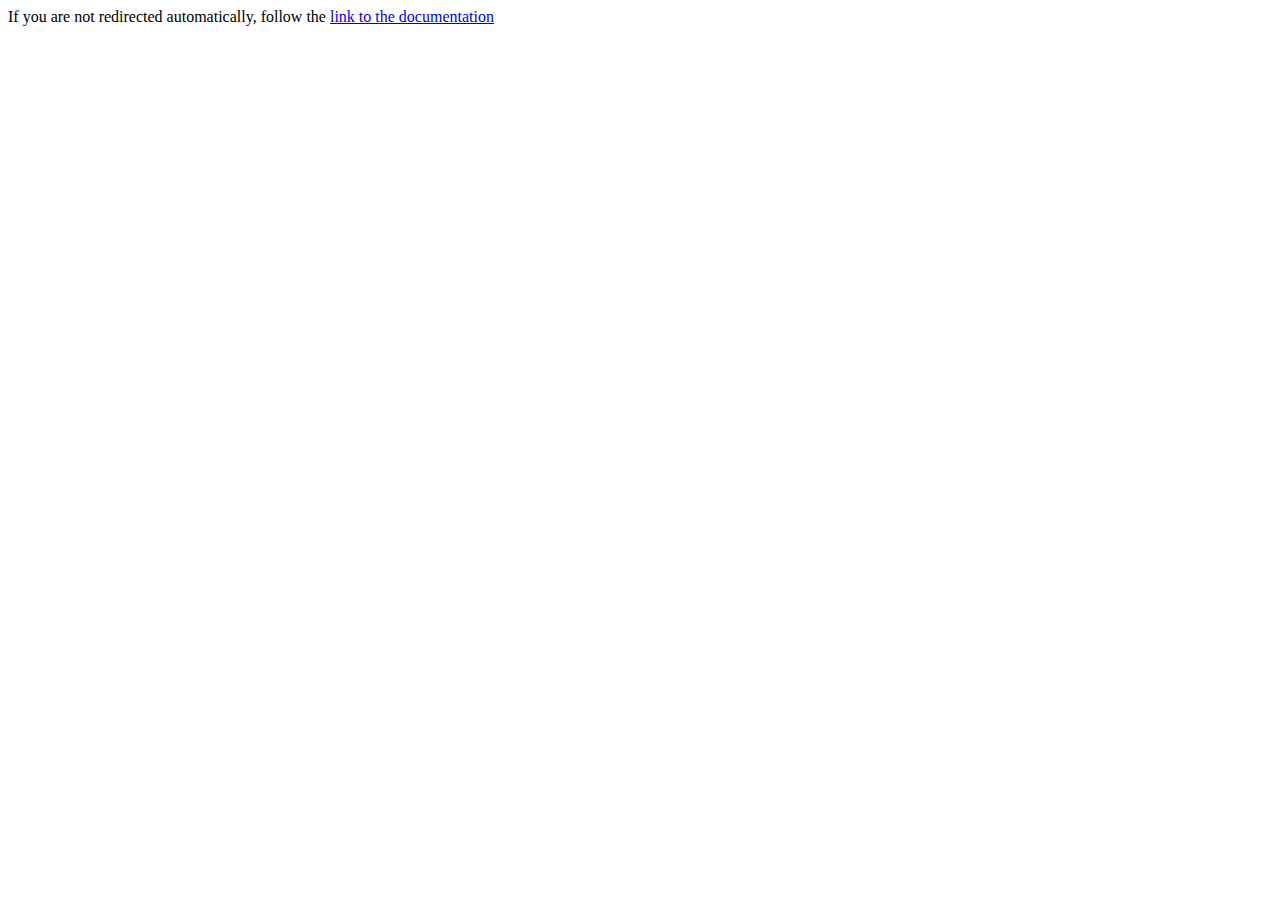
==== index.html @ b87b495e "Create index.html" ====
<!DOCTYPE HTML>
<html lang="en-US">
    <head>
        <meta charset="UTF-8">
        <meta http-equiv="refresh" content="1;url=html/index.html">
        <title>Page Redirection</title>
    </head>
    <body>
        If you are not redirected automatically, 
        follow the <a href="nft/index.html">link to the documentation</a>
    </body>
</html>
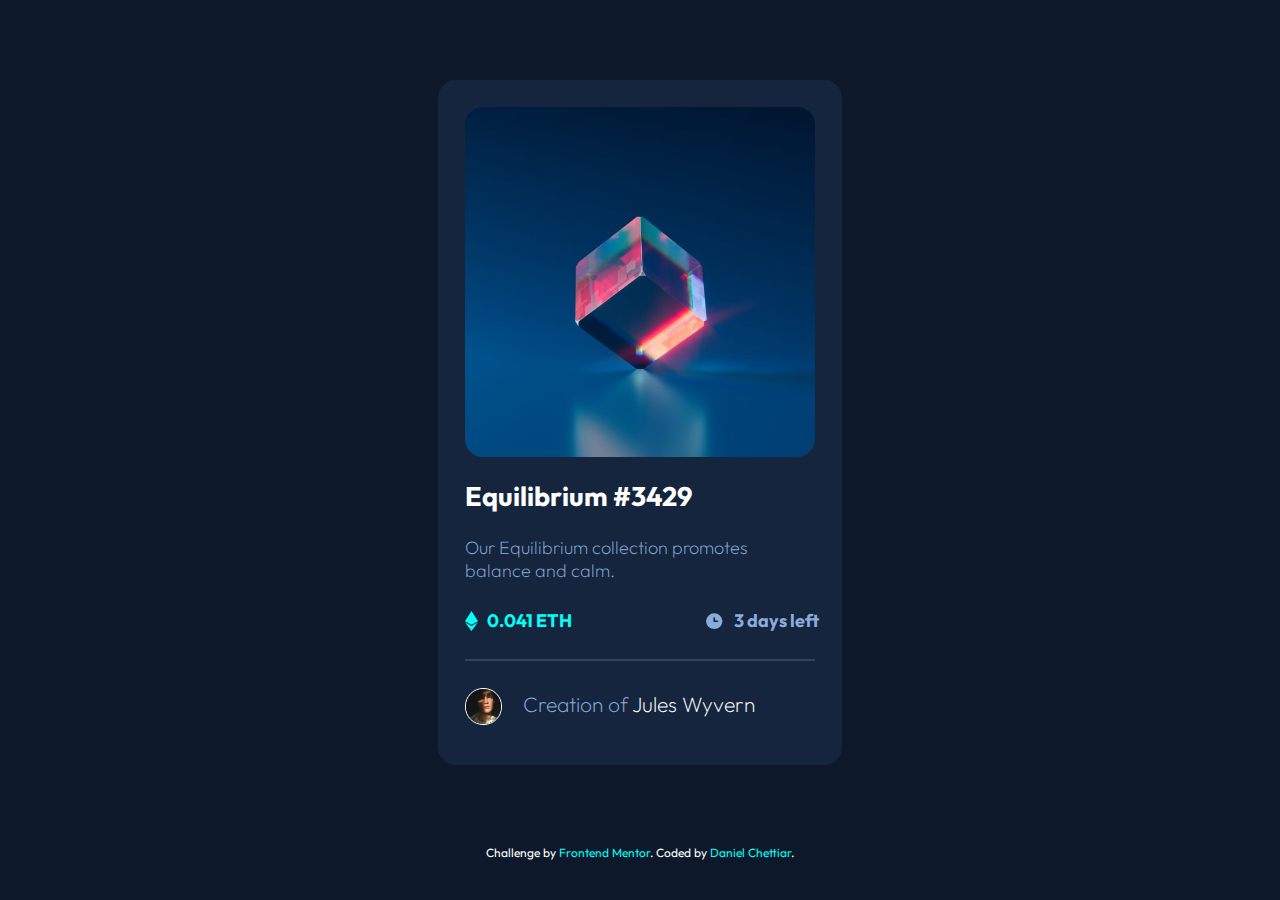
==== commit eabb384e: "Rename nft.html to index.html" ====
--- a/index.html
+++ b/index.html
@@ -1,12 +1,81 @@
-<!DOCTYPE HTML>
-<html lang="en-US">
-    <head>
-        <meta charset="UTF-8">
-        <meta http-equiv="refresh" content="1;url=html/index.html">
-        <title>Page Redirection</title>
-    </head>
-    <body>
-        If you are not redirected automatically, 
-        follow the <a href="nft/index.html">link to the documentation</a>
-    </body>
-</html>
+
+<!DOCTYPE html>
+<html lang="en">
+<head>
+    <meta charset="UTF-8">
+    <meta http-equiv="X-UA-Compatible" content="IE=edge">
+    <meta name="viewport" content="width=device-width, initial-scale=1.0">
+    <link rel="icon" type="image/png" sizes="32x32" href="./images/favicon-32x32.png">
+    <link rel="stylesheet" href="/style.css">
+    <link rel="preconnect" href="https://fonts.googleapis.com">
+    <link rel="preconnect" href="https://fonts.gstatic.com" crossorigin>
+    <link href="https://fonts.googleapis.com/css2?family=Outfit:wght@300;400;600&display=swap" rel="stylesheet">
+
+    <title>Frontend Mentor | NFT preview card component</title>
+</head>
+<body>
+
+    <div class="master-container">
+
+        <div class="nft-img-container">
+            <a href="">
+                <img class="item-image" src="./images/image-equilibrium.jpg" 
+                    alt="Equilibrium image">
+                <img class="view-image" src="./images/icon-view.svg" alt="View">
+            </a>
+        </div>
+
+        <div class="item-header">
+            <h2><a href="">Equilibrium #3429</a></h2>
+        </div>
+
+        <div class="item-description">
+            <p>Our Equilibrium collection promotes balance and calm.</p>
+        </div>
+
+        <div class="value-and-timer">
+            <div class="value-child">
+                <img src="./images/icon-ethereum.svg" 
+                href="" alt="Ethereum svg">
+                <h3>0.041 ETH</h3>
+            </div>
+
+            <div class="timer-child">
+                <img src="./images/icon-clock.svg"
+                alt="timer-clock">
+                <h3>3 days left</h3>
+            </div>
+        </div>
+
+        <hr>
+
+        <div class="creator">
+            <img src="./images/image-avatar.png">
+            <h3>Creation of <a href="">Jules Wyvern</a></h3>
+        </div>
+
+    </div>
+
+    <div class="attribution">
+        Challenge by <a href="https://www.frontendmentor.io?ref=challenge" target="_blank">Frontend Mentor</a>. 
+        Coded by <a href="#">Daniel Chettiar</a>.
+    </div>
+    <script src="https://code.jquery.com/jquery-3.5.0.js">
+
+    </script>
+    <script>
+        $(".item-image").hover(function() {
+            $(this).parent().parent().css({"background-color": "hsl(178, 100%, 50%)", "border-radius": "1.1em"})
+            $(".item-image").css("opacity", "0.5");
+        });
+        $(".view-image").hover(function() {
+            $(this).parent().parent().css({"background-color": "hsl(178, 100%, 50%)", "border-radius": "1.1em"})
+            $(".item-image").css("opacity", "0.5");
+        });
+        $(".item-image").mouseleave(function() {
+            $(this).parent().parent().css({});
+            $(".item-image").css("opacity", "1");
+        })
+    </script>
+</body>
+</html>
--- a/style.css
+++ b/style.css
@@ -0,0 +1,153 @@
+:root {
+    --main-bg-dark-blue: hsl(217, 54%, 11%);
+    --card-bg-dark-blue: hsl(216, 50%, 16%);
+    --soft-blue: hsl(215, 51%, 70%);
+    --cyan: hsl(178, 100%, 50%);
+    --line-color: hsl(215, 32%, 27%);
+}
+
+body {
+    margin: 0;
+    box-sizing: border-box;
+    /* border: 0; */
+    background-color: var(--main-bg-dark-blue);
+    /* background-color: white; */
+    color: white;
+    font-family: 'Outfit', sans-serif;
+    font-size: 1.125rem;
+}
+
+.master-container {
+    margin: 5rem auto;
+    max-width: 21.5%;
+    min-width: 350px;
+    border-radius: 1em;
+    /* height: 20%; */
+    padding: 1.5em;
+    /* border: 1px solid white; */
+    color: var(--soft-blue);
+    background-color: var(--card-bg-dark-blue);
+}
+
+h2 a, h3 a {
+    text-decoration: none;
+    color: white;
+}
+
+h2 a:hover, h3 a:hover {
+    color: var(--cyan)
+}
+
+
+.view-image {
+    position: absolute;
+    top: 42%;
+    left: 43.5%;
+    visibility: hidden;
+}
+
+.nft-img-container {
+    position: relative;
+}
+
+.nft-img-container a {
+    display: block;
+}
+
+.item-image {
+    position: relative;
+    max-width: 100%;
+    height: auto;
+    border-radius: 1em;
+    display: block;
+}
+
+/* .nft-img-container:hover {
+    background-color: var(--cyan);
+    border-radius: 1em;
+} */
+
+.nft-img-container:hover .view-image {
+    visibility: visible;
+}
+
+/* .nft-img-container .item-image:hover {
+    opacity: 0.5;
+}; */
+
+/* .nft-img-container::after {
+    margin: 0;
+    border: 0;  
+} */
+
+.item-description p {
+    color: var(--soft-blue);
+    font-size: 1.125rem;
+    font-weight: 200;
+}
+
+.value-and-timer {
+    display: flex;
+    justify-content: space-between;
+    margin-top: -0.5em;
+}
+
+.value-child, .timer-child {
+    display: flex;
+    justify-content: space-around;
+}
+
+.value-child img, .timer-child img {
+    max-width: 35%;
+    height: 35%;
+    margin-top: 1.1em;
+}
+
+.value-child {
+    color: var(--cyan);
+}
+
+.value-child h3, .timer-child h3 {
+    margin-left: 0.5em;
+    font-size: 1.125rem;
+    white-space: nowrap;
+}
+
+hr {
+    border: 1px solid var(--line-color);
+}
+
+.creator {
+    display: flex;
+    justify-content: start;
+    /* margin-top: 1.5em; */
+}
+
+.creator img {
+    border: 0.5px solid white;
+    border-radius: 1em;
+    max-width: 10%;
+    height: 10%;
+    margin-top: 1em;
+}
+
+.creator h3 {
+    font-weight: 200;
+    margin-left: 1em;
+}
+
+.attribution { 
+    font-size: 0.75rem; 
+    text-align: center; 
+}
+.attribution a { 
+    color: var(--cyan);
+    text-decoration: none;
+}
+
+@media (max-width: 375px) {
+    .master-container {
+        margin: 5em auto;
+        min-width: 75%;
+    }
+}